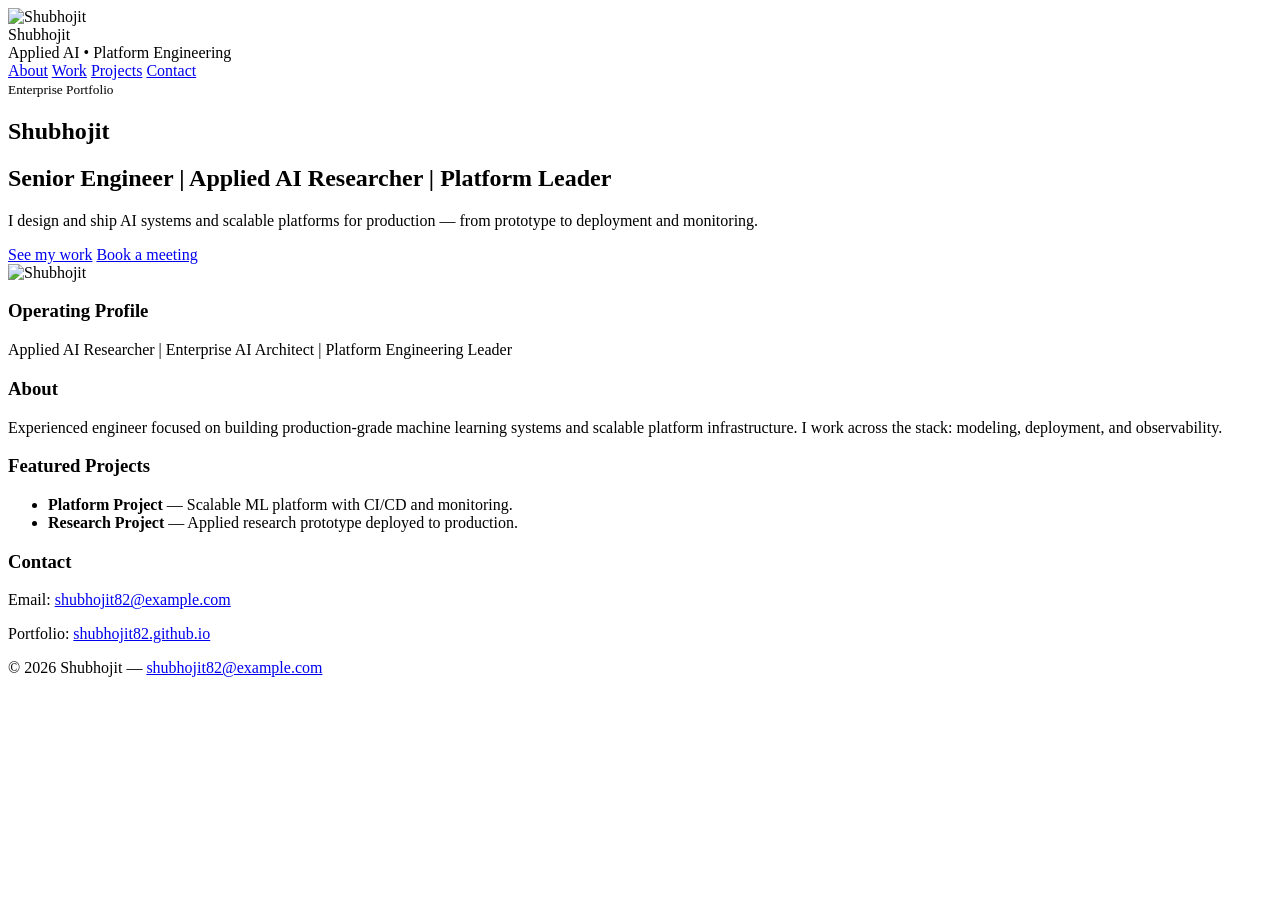
==== index.html @ a02359b9 "Add GitHub Pages site: index.html (hero layout)" ====
<!doctype html>
<html lang="en">
<head>
  <meta charset="utf-8" />
  <meta name="viewport" content="width=device-width,initial-scale=1" />
  <title>Shubhojit — Applied AI • Platform Engineering</title>
  <link rel="stylesheet" href="styles.css" />
</head>
<body>
  <header class="site-header">
    <div class="container header-inner">
      <div class="brand">
        <div class="avatar-mini" aria-hidden="true">
          <img src="https://github.com/shubhojit82.png" alt="Shubhojit" />
        </div>
        <div class="brand-text">
          <div class="name">Shubhojit</div>
          <div class="sub">Applied AI • Platform Engineering</div>
        </div>
      </div>

      <nav class="top-nav">
        <a href="#about">About</a>
        <a href="#work">Work</a>
        <a href="#projects">Projects</a>
        <a class="btn" href="#contact">Contact</a>
      </nav>
    </div>
  </header>

  <main>
    <section class="hero">
      <div class="container hero-grid">
        <div class="hero-text">
          <small class="eyebrow">Enterprise Portfolio</small>
          <h1>Shubhojit</h1>
          <h2>Senior Engineer | Applied AI Researcher | Platform Leader</h2>
          <p class="lead">I design and ship AI systems and scalable platforms for production — from prototype to deployment and monitoring.</p>
          <div class="hero-ctas">
            <a class="primary" href="#work">See my work</a>
            <a class="outline" href="https://calendly.com/" target="_blank" rel="noopener">Book a meeting</a>
          </div>
        </div>

        <div class="hero-photo">
          <div class="photo-wrap">
            <img src="https://github.com/shubhojit82.png" alt="Shubhojit" />
          </div>
          <div class="profile-card">
            <h3>Operating Profile</h3>
            <p>Applied AI Researcher | Enterprise AI Architect | Platform Engineering Leader</p>
          </div>
        </div>
      </div>
    </section>

    <section id="about" class="container">
      <h3>About</h3>
      <p>Experienced engineer focused on building production-grade machine learning systems and scalable platform infrastructure. I work across the stack: modeling, deployment, and observability.</p>
    </section>

    <section id="projects" class="container">
      <h3>Featured Projects</h3>
      <ul class="projects-list">
        <li><strong>Platform Project</strong> — Scalable ML platform with CI/CD and monitoring.</li>
        <li><strong>Research Project</strong> — Applied research prototype deployed to production.</li>
      </ul>
    </section>

    <section id="contact" class="container">
      <h3>Contact</h3>
      <p>Email: <a href="mailto:shubhojit82@example.com">shubhojit82@example.com</a></p>
      <p>Portfolio: <a href="https://shubhojit82.github.io">shubhojit82.github.io</a></p>
    </section>

  </main>

  <footer class="site-footer">
    <div class="container">
      © <span id="year"></span> Shubhojit — <a href="mailto:shubhojit82@example.com">shubhojit82@example.com</a>
    </div>
  </footer>

  <script>
    document.getElementById('year').textContent = new Date().getFullYear();
  </script>
</body>
</html>
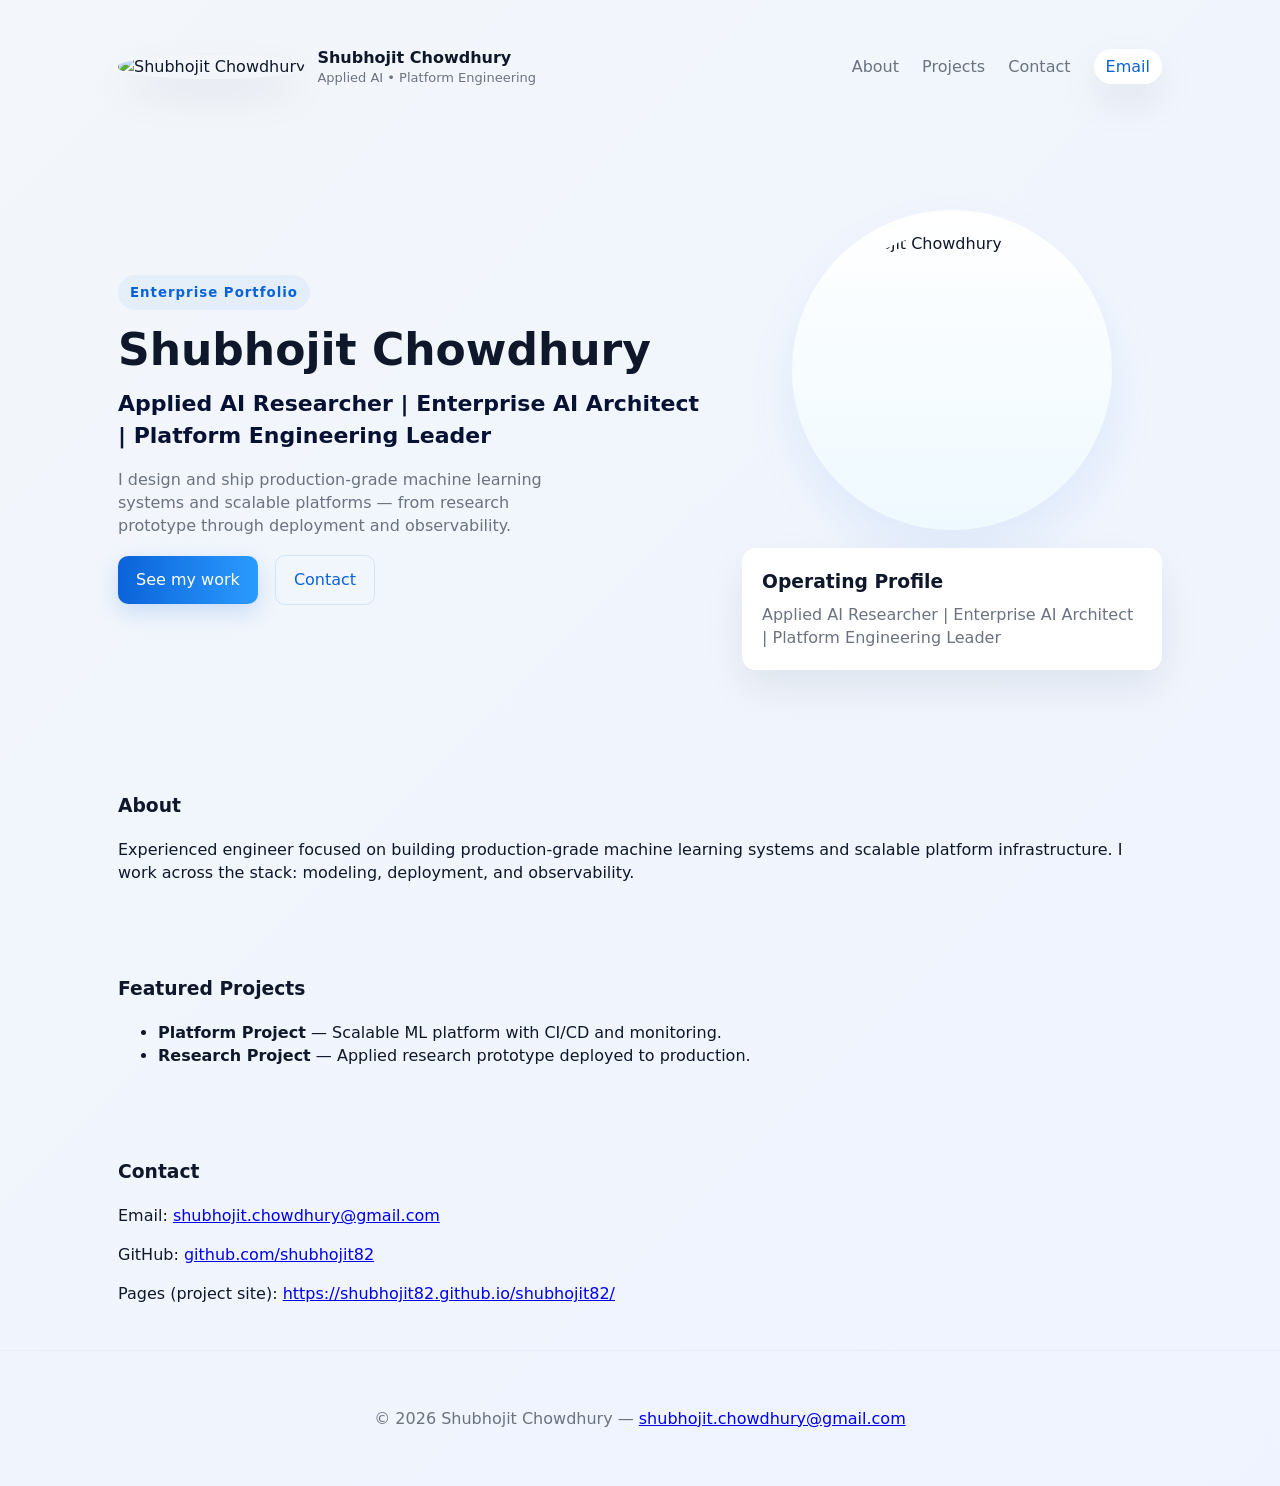
==== commit 00d78187: "Finalize site content: add name, bio, contact details and meta tags" ====
--- a/index.html
+++ b/index.html
@@ -3,7 +3,11 @@
 <head>
   <meta charset="utf-8" />
   <meta name="viewport" content="width=device-width,initial-scale=1" />
-  <title>Shubhojit — Applied AI • Platform Engineering</title>
+  <title>Shubhojit Chowdhury — Applied AI • Platform Engineering</title>
+  <meta name="description" content="Shubhojit Chowdhury — Applied AI researcher and platform engineering leader. Building production ML systems, deployment pipelines, and observability.">
+  <meta property="og:title" content="Shubhojit Chowdhury — Applied AI • Platform Engineering">
+  <meta property="og:description" content="Applied AI researcher and platform engineering leader. I design and ship ML systems and scalable platforms.">
+  <meta property="og:image" content="https://github.com/shubhojit82.png">
   <link rel="stylesheet" href="styles.css" />
 </head>
 <body>
@@ -11,19 +15,19 @@
     <div class="container header-inner">
       <div class="brand">
         <div class="avatar-mini" aria-hidden="true">
-          <img src="https://github.com/shubhojit82.png" alt="Shubhojit" />
+          <img src="https://github.com/shubhojit82.png" alt="Shubhojit Chowdhury" />
         </div>
         <div class="brand-text">
-          <div class="name">Shubhojit</div>
+          <div class="name">Shubhojit Chowdhury</div>
           <div class="sub">Applied AI • Platform Engineering</div>
         </div>
       </div>
 
       <nav class="top-nav">
         <a href="#about">About</a>
-        <a href="#work">Work</a>
         <a href="#projects">Projects</a>
-        <a class="btn" href="#contact">Contact</a>
+        <a href="#contact">Contact</a>
+        <a class="btn" href="#contact">Email</a>
       </nav>
     </div>
   </header>
@@ -33,18 +37,18 @@
       <div class="container hero-grid">
         <div class="hero-text">
           <small class="eyebrow">Enterprise Portfolio</small>
-          <h1>Shubhojit</h1>
-          <h2>Senior Engineer | Applied AI Researcher | Platform Leader</h2>
-          <p class="lead">I design and ship AI systems and scalable platforms for production — from prototype to deployment and monitoring.</p>
+          <h1>Shubhojit Chowdhury</h1>
+          <h2>Applied AI Researcher | Enterprise AI Architect | Platform Engineering Leader</h2>
+          <p class="lead">I design and ship production-grade machine learning systems and scalable platforms — from research prototype through deployment and observability.</p>
           <div class="hero-ctas">
-            <a class="primary" href="#work">See my work</a>
-            <a class="outline" href="https://calendly.com/" target="_blank" rel="noopener">Book a meeting</a>
+            <a class="primary" href="#projects">See my work</a>
+            <a class="outline" href="mailto:shubhojit.chowdhury@gmail.com" rel="noopener">Contact</a>
           </div>
         </div>
 
         <div class="hero-photo">
           <div class="photo-wrap">
-            <img src="https://github.com/shubhojit82.png" alt="Shubhojit" />
+            <img src="https://github.com/shubhojit82.png" alt="Shubhojit Chowdhury" />
           </div>
           <div class="profile-card">
             <h3>Operating Profile</h3>
@@ -69,15 +73,16 @@
 
     <section id="contact" class="container">
       <h3>Contact</h3>
-      <p>Email: <a href="mailto:shubhojit82@example.com">shubhojit82@example.com</a></p>
-      <p>Portfolio: <a href="https://shubhojit82.github.io">shubhojit82.github.io</a></p>
+      <p>Email: <a href="mailto:shubhojit.chowdhury@gmail.com">shubhojit.chowdhury@gmail.com</a></p>
+      <p>GitHub: <a href="https://github.com/shubhojit82">github.com/shubhojit82</a></p>
+      <p>Pages (project site): <a href="https://shubhojit82.github.io/shubhojit82/">https://shubhojit82.github.io/shubhojit82/</a></p>
     </section>
 
   </main>
 
   <footer class="site-footer">
     <div class="container">
-      © <span id="year"></span> Shubhojit — <a href="mailto:shubhojit82@example.com">shubhojit82@example.com</a>
+      © <span id="year"></span> Shubhojit Chowdhury — <a href="mailto:shubhojit.chowdhury@gmail.com">shubhojit.chowdhury@gmail.com</a>
     </div>
   </footer>
 
--- a/styles.css
+++ b/styles.css
@@ -0,0 +1,59 @@
+:root{
+  --bg1:#f3f7fb;
+  --bg2:#eef3ff;
+  --accent:#0b63d9;
+  --muted:#6b7280;
+  --card:#ffffff;
+  --shadow: 0 18px 40px rgba(15,23,42,0.08);
+  font-family: Inter, system-ui, -apple-system, "Segoe UI", Roboto, "Helvetica Neue", Arial;
+}
+
+*{box-sizing:border-box}
+body{margin:0;background:linear-gradient(135deg,var(--bg1),var(--bg2));color:#0f172a;line-height:1.45}
+.container{max-width:1100px;margin:0 auto;padding:28px}
+
+.site-header{padding:18px 0}
+.header-inner{display:flex;align-items:center;justify-content:space-between}
+.brand{display:flex;align-items:center;gap:12px}
+.avatar-mini img{width:44px;height:44px;border-radius:50%;object-fit:cover;box-shadow:var(--shadow)}
+.brand-text .name{font-weight:700}
+.brand-text .sub{font-size:13px;color:var(--muted)}
+
+.top-nav a{margin-left:18px;color:var(--muted);text-decoration:none}
+.top-nav .btn{padding:8px 12px;border-radius:999px;background:var(--card);box-shadow:var(--shadow);color:var(--accent)}
+
+.hero{padding:48px 0}
+.hero-grid{display:grid;grid-template-columns:1fr 420px;gap:28px;align-items:center}
+.eyebrow{display:inline-block;padding:8px 12px;border-radius:999px;background:rgba(11,99,217,0.06);color:var(--accent);font-weight:600;letter-spacing:1px}
+h1{font-size:44px;margin:8px 0 6px}
+h2{font-size:22px;margin:0 0 16px;color:#071133;font-weight:600}
+.lead{font-size:16px;color:var(--muted);max-width:44ch}
+
+.hero-ctas{margin-top:18px}
+.hero-ctas a{display:inline-block;padding:12px 18px;border-radius:10px;text-decoration:none;margin-right:12px}
+.primary{background:linear-gradient(90deg,var(--accent),#2b9bff);color:white;box-shadow:0 8px 25px rgba(11,99,217,0.18)}
+.outline{background:transparent;border:1px solid rgba(11,99,217,0.12);color:var(--accent)}
+
+.hero-photo{display:flex;flex-direction:column;align-items:center;gap:18px}
+.photo-wrap{width:320px;height:320px;border-radius:50%;background:linear-gradient(180deg,#fff,#eef9ff);display:flex;align-items:center;justify-content:center;box-shadow:0 25px 50px rgba(11,99,217,0.08)}
+.photo-wrap img{width:86%;height:86%;object-fit:cover;border-radius:50%}
+
+.profile-card{width:100%;background:var(--card);padding:20px;border-radius:14px;box-shadow:var(--shadow);text-align:left}
+.profile-card h3{margin:0 0 8px}
+.profile-card p{margin:0;color:var(--muted)}
+
+.site-footer{padding:28px 0;color:var(--muted);text-align:center;border-top:1px solid rgba(15,23,42,0.03)}
+
+/* Responsive */
+@media (max-width:980px){
+  .hero-grid{grid-template-columns:1fr}
+  .photo-wrap{width:240px;height:240px}
+  h1{font-size:34px}
+}
+@media (max-width:560px){
+  .header-inner{flex-direction:column;gap:12px}
+  .top-nav a{margin-left:8px;font-size:14px}
+  .photo-wrap{width:200px;height:200px}
+  h1{font-size:28px}
+  h2{font-size:18px}
+}
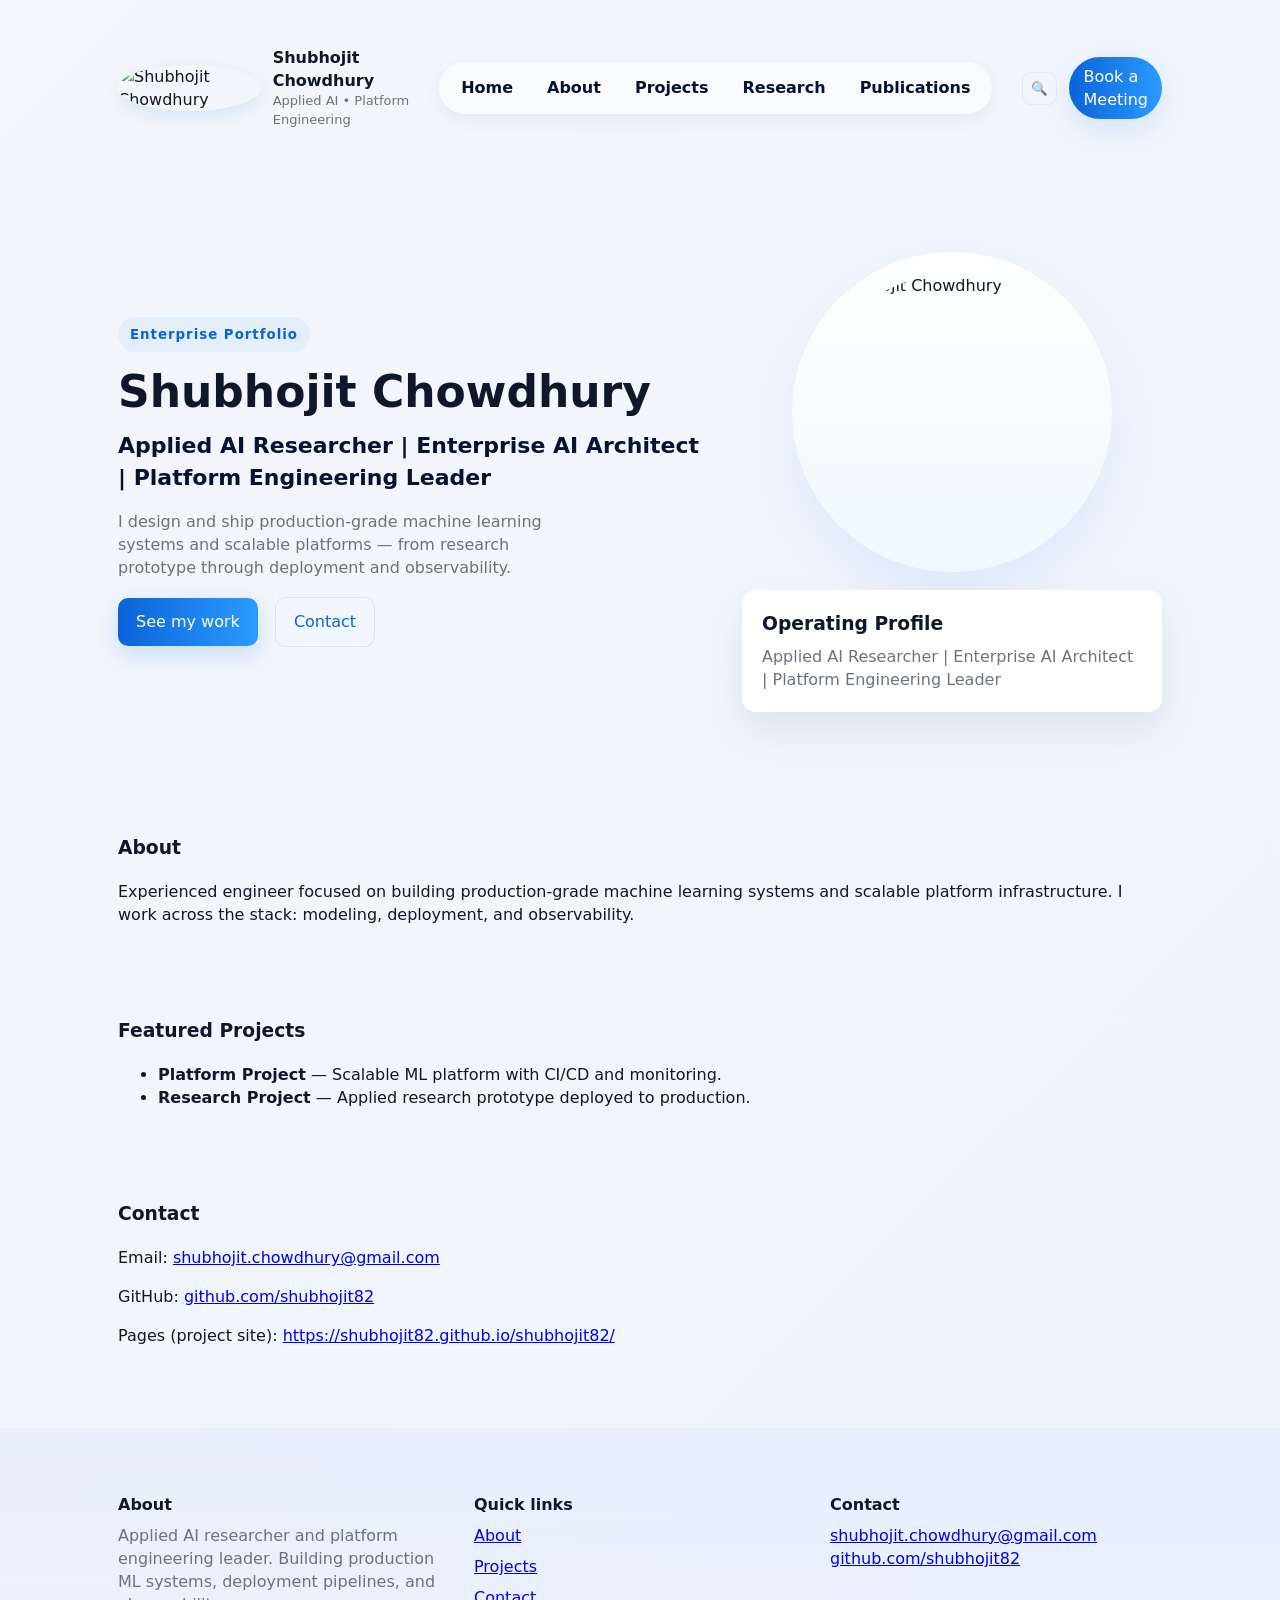
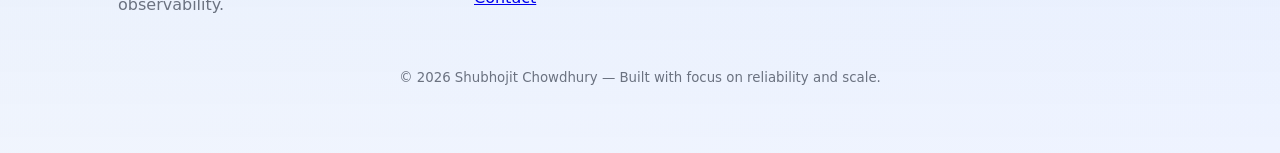
==== commit fd66f12e: "Update header/footer/menu to match sample site (modern header, footer, mobile toggle)" ====
--- a/index.html
+++ b/index.html
@@ -14,7 +14,7 @@
   <header class="site-header">
     <div class="container header-inner">
       <div class="brand">
-        <div class="avatar-mini" aria-hidden="true">
+        <div class="logo-circle">
           <img src="https://github.com/shubhojit82.png" alt="Shubhojit Chowdhury" />
         </div>
         <div class="brand-text">
@@ -23,12 +23,21 @@
         </div>
       </div>
 
-      <nav class="top-nav">
-        <a href="#about">About</a>
-        <a href="#projects">Projects</a>
-        <a href="#contact">Contact</a>
-        <a class="btn" href="#contact">Email</a>
-      </nav>
+      <div class="nav-wrap">
+        <nav class="top-nav">
+          <a href="#">Home</a>
+          <a href="#about">About</a>
+          <a href="#projects">Projects</a>
+          <a href="#research">Research</a>
+          <a href="#publications">Publications</a>
+        </nav>
+
+        <div class="nav-actions">
+          <button class="search-btn" aria-label="Search">🔍</button>
+          <a class="btn book" href="#contact">Book a Meeting</a>
+          <button class="mobile-toggle" aria-label="Toggle menu">☰</button>
+        </div>
+      </div>
     </div>
   </header>
 
@@ -80,14 +89,43 @@
 
   </main>
 
-  <footer class="site-footer">
-    <div class="container">
-      © <span id="year"></span> Shubhojit Chowdhury — <a href="mailto:shubhojit.chowdhury@gmail.com">shubhojit.chowdhury@gmail.com</a>
+  <footer class="site-footer footer-modern">
+    <div class="container footer-grid">
+      <div class="footer-col">
+        <h4>About</h4>
+        <p>Applied AI researcher and platform engineering leader. Building production ML systems, deployment pipelines, and observability.</p>
+      </div>
+
+      <div class="footer-col">
+        <h4>Quick links</h4>
+        <ul>
+          <li><a href="#about">About</a></li>
+          <li><a href="#projects">Projects</a></li>
+          <li><a href="#contact">Contact</a></li>
+        </ul>
+      </div>
+
+      <div class="footer-col">
+        <h4>Contact</h4>
+        <p><a href="mailto:shubhojit.chowdhury@gmail.com">shubhojit.chowdhury@gmail.com</a></p>
+        <p><a href="https://github.com/shubhojit82">github.com/shubhojit82</a></p>
+      </div>
+    </div>
+    <div class="container footer-bottom">
+      <small>© <span id="year"></span> Shubhojit Chowdhury — Built with focus on reliability and scale.</small>
     </div>
   </footer>
 
   <script>
     document.getElementById('year').textContent = new Date().getFullYear();
+    // Mobile menu toggle
+    document.addEventListener('DOMContentLoaded', function(){
+      var toggle = document.querySelector('.mobile-toggle');
+      var nav = document.querySelector('.top-nav');
+      toggle && toggle.addEventListener('click', function(){
+        nav.classList.toggle('open');
+      });
+    });
   </script>
 </body>
 </html>
--- a/styles.css
+++ b/styles.css
@@ -12,16 +12,25 @@
 body{margin:0;background:linear-gradient(135deg,var(--bg1),var(--bg2));color:#0f172a;line-height:1.45}
 .container{max-width:1100px;margin:0 auto;padding:28px}
 
-.site-header{padding:18px 0}
+/* Header */
+.site-header{padding:18px 0;background:transparent}
 .header-inner{display:flex;align-items:center;justify-content:space-between}
 .brand{display:flex;align-items:center;gap:12px}
-.avatar-mini img{width:44px;height:44px;border-radius:50%;object-fit:cover;box-shadow:var(--shadow)}
+.logo-circle img{width:48px;height:48px;border-radius:50%;object-fit:cover;box-shadow:0 6px 18px rgba(11,99,217,0.12)}
 .brand-text .name{font-weight:700}
 .brand-text .sub{font-size:13px;color:var(--muted)}
 
-.top-nav a{margin-left:18px;color:var(--muted);text-decoration:none}
-.top-nav .btn{padding:8px 12px;border-radius:999px;background:var(--card);box-shadow:var(--shadow);color:var(--accent)}
+.nav-wrap{display:flex;align-items:center;gap:18px}
+.top-nav{display:flex;gap:18px;align-items:center;background:rgba(255,255,255,0.6);padding:8px 14px;border-radius:32px;box-shadow:0 6px 18px rgba(2,6,23,0.06)}
+.top-nav a{color:#071133;text-decoration:none;font-weight:600;padding:6px 8px;border-radius:8px}
+.top-nav a:hover{background:rgba(11,99,217,0.06)}
 
+.nav-actions{display:flex;align-items:center;gap:12px;margin-left:12px}
+.search-btn{background:transparent;border:1px solid rgba(11,99,217,0.08);padding:8px;border-radius:9px}
+.btn.book{padding:8px 14px;border-radius:999px;background:linear-gradient(90deg,var(--accent),#2b9bff);color:white;text-decoration:none;box-shadow:0 10px 30px rgba(11,99,217,0.12)}
+.mobile-toggle{display:none;background:transparent;border:none;font-size:20px}
+
+/* Hero and rest kept from earlier */
 .hero{padding:48px 0}
 .hero-grid{display:grid;grid-template-columns:1fr 420px;gap:28px;align-items:center}
 .eyebrow{display:inline-block;padding:8px 12px;border-radius:999px;background:rgba(11,99,217,0.06);color:var(--accent);font-weight:600;letter-spacing:1px}
@@ -42,13 +51,27 @@
 .profile-card h3{margin:0 0 8px}
 .profile-card p{margin:0;color:var(--muted)}
 
-.site-footer{padding:28px 0;color:var(--muted);text-align:center;border-top:1px solid rgba(15,23,42,0.03)}
+/* Footer styles */
+.footer-modern{background:linear-gradient(180deg,rgba(11,99,217,0.04),transparent);padding:36px 0;margin-top:36px;border-top:1px solid rgba(15,23,42,0.03)}
+.footer-grid{display:grid;grid-template-columns:repeat(3,1fr);gap:24px;align-items:start}
+.footer-col h4{margin:0 0 8px}
+.footer-col p, .footer-col ul{margin:0;color:var(--muted)}
+.footer-col ul{list-style:none;padding:0}
+.footer-col ul li{margin:8px 0}
+.footer-bottom{padding-top:20px;text-align:center;color:var(--muted)}
+
+.site-footer small a{color:var(--accent);text-decoration:none}
 
 /* Responsive */
 @media (max-width:980px){
   .hero-grid{grid-template-columns:1fr}
   .photo-wrap{width:240px;height:240px}
   h1{font-size:34px}
+  .footer-grid{grid-template-columns:1fr}
+}
+@media (max-width:760px){
+  .top-nav{display:none}
+  .mobile-toggle{display:block}
 }
 @media (max-width:560px){
   .header-inner{flex-direction:column;gap:12px}
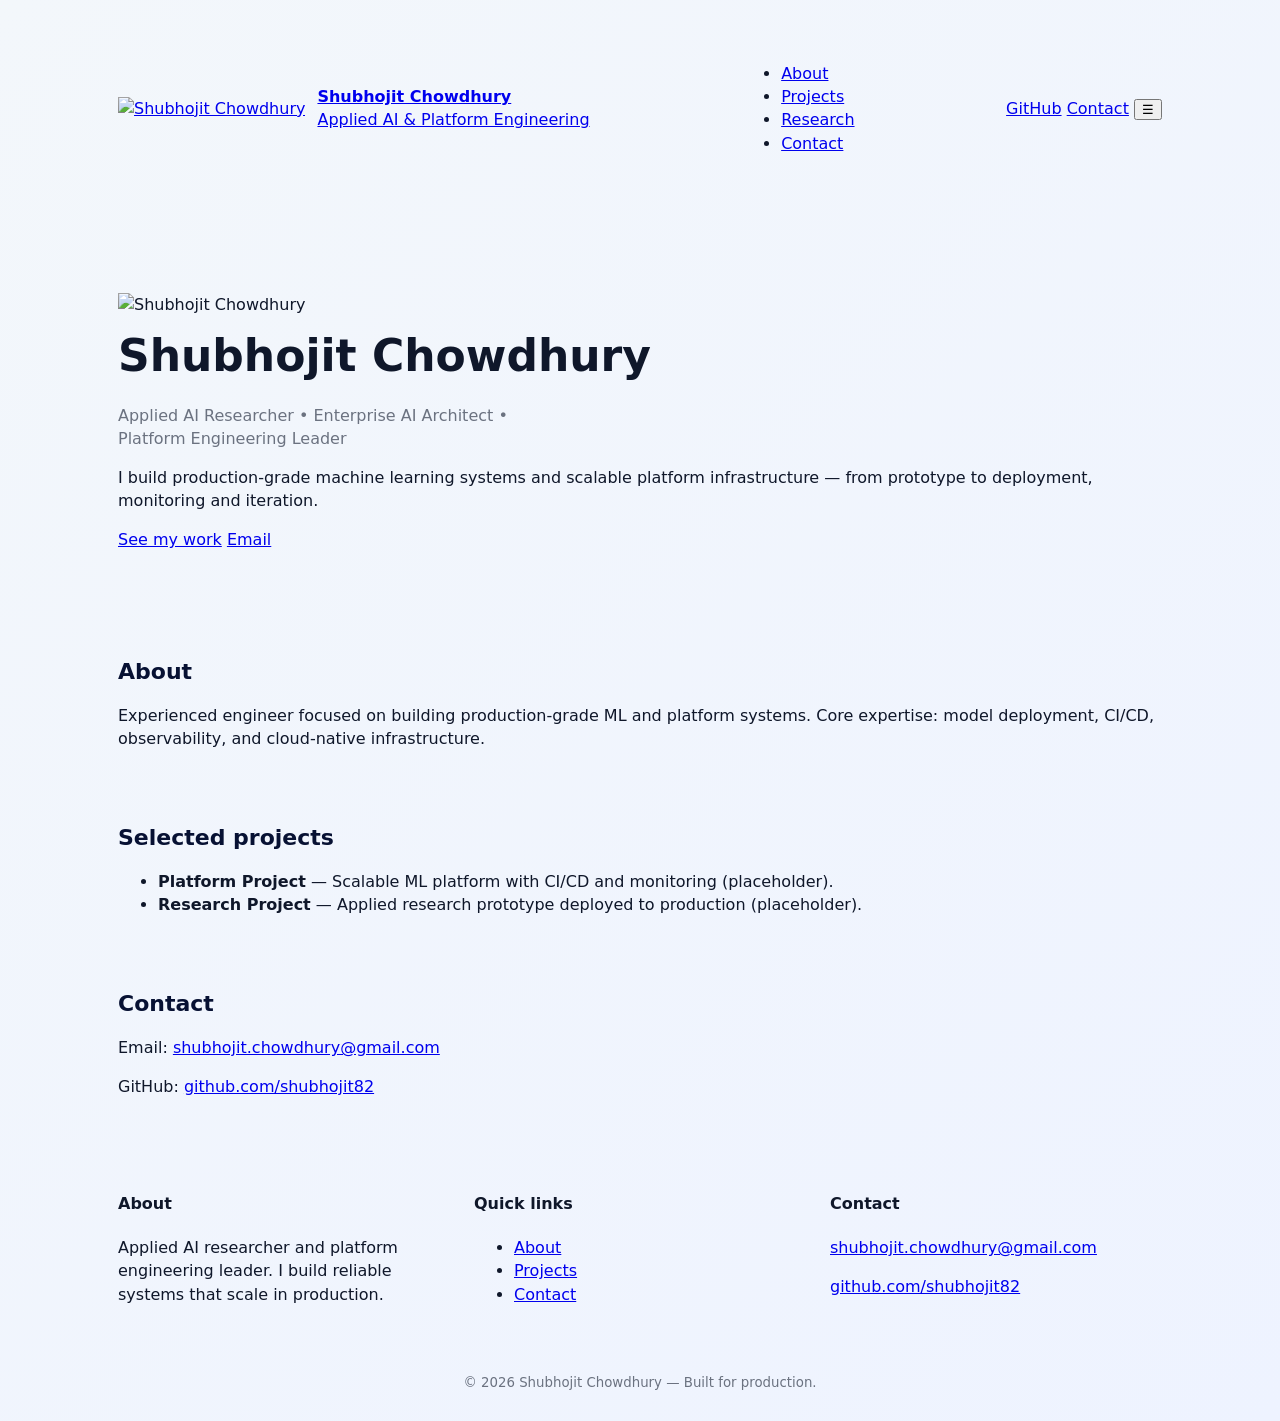
==== commit 671819a9: "Refactor: professional header, nav, hero, and footer — cleaner layout and placeholders" ====
--- a/index.html
+++ b/index.html
@@ -3,100 +3,85 @@
 <head>
   <meta charset="utf-8" />
   <meta name="viewport" content="width=device-width,initial-scale=1" />
-  <title>Shubhojit Chowdhury — Applied AI • Platform Engineering</title>
-  <meta name="description" content="Shubhojit Chowdhury — Applied AI researcher and platform engineering leader. Building production ML systems, deployment pipelines, and observability.">
-  <meta property="og:title" content="Shubhojit Chowdhury — Applied AI • Platform Engineering">
-  <meta property="og:description" content="Applied AI researcher and platform engineering leader. I design and ship ML systems and scalable platforms.">
-  <meta property="og:image" content="https://github.com/shubhojit82.png">
+  <title>Shubhojit Chowdhury — Applied AI & Platform Engineering</title>
+  <meta name="description" content="Shubhojit Chowdhury — Applied AI researcher and platform engineering leader. Production ML systems, deployment pipelines, observability." />
   <link rel="stylesheet" href="styles.css" />
 </head>
 <body>
   <header class="site-header">
     <div class="container header-inner">
-      <div class="brand">
-        <div class="logo-circle">
-          <img src="https://github.com/shubhojit82.png" alt="Shubhojit Chowdhury" />
-        </div>
+      <a class="brand" href="/" aria-label="Homepage">
+        <img class="brand-logo" src="https://github.com/shubhojit82.png" alt="Shubhojit Chowdhury" />
         <div class="brand-text">
           <div class="name">Shubhojit Chowdhury</div>
-          <div class="sub">Applied AI • Platform Engineering</div>
+          <div class="role">Applied AI & Platform Engineering</div>
         </div>
-      </div>
+      </a>
 
-      <div class="nav-wrap">
-        <nav class="top-nav">
-          <a href="#">Home</a>
-          <a href="#about">About</a>
-          <a href="#projects">Projects</a>
-          <a href="#research">Research</a>
-          <a href="#publications">Publications</a>
-        </nav>
+      <nav class="main-nav" role="navigation" aria-label="Main">
+        <ul>
+          <li><a href="#about">About</a></li>
+          <li><a href="#projects">Projects</a></li>
+          <li><a href="#research">Research</a></li>
+          <li><a href="#contact">Contact</a></li>
+        </ul>
+      </nav>
 
-        <div class="nav-actions">
-          <button class="search-btn" aria-label="Search">🔍</button>
-          <a class="btn book" href="#contact">Book a Meeting</a>
-          <button class="mobile-toggle" aria-label="Toggle menu">☰</button>
-        </div>
+      <div class="header-cta">
+        <a class="btn-outline" href="https://github.com/shubhojit82" target="_blank" rel="noopener">GitHub</a>
+        <a class="btn-primary" href="mailto:shubhojit.chowdhury@gmail.com">Contact</a>
+        <button class="nav-toggle" aria-label="Open menu">☰</button>
       </div>
     </div>
   </header>
 
   <main>
     <section class="hero">
-      <div class="container hero-grid">
-        <div class="hero-text">
-          <small class="eyebrow">Enterprise Portfolio</small>
-          <h1>Shubhojit Chowdhury</h1>
-          <h2>Applied AI Researcher | Enterprise AI Architect | Platform Engineering Leader</h2>
-          <p class="lead">I design and ship production-grade machine learning systems and scalable platforms — from research prototype through deployment and observability.</p>
-          <div class="hero-ctas">
-            <a class="primary" href="#projects">See my work</a>
-            <a class="outline" href="mailto:shubhojit.chowdhury@gmail.com" rel="noopener">Contact</a>
-          </div>
-        </div>
-
-        <div class="hero-photo">
-          <div class="photo-wrap">
-            <img src="https://github.com/shubhojit82.png" alt="Shubhojit Chowdhury" />
-          </div>
-          <div class="profile-card">
-            <h3>Operating Profile</h3>
-            <p>Applied AI Researcher | Enterprise AI Architect | Platform Engineering Leader</p>
+      <div class="container hero-inner">
+        <div class="hero-card">
+          <img class="hero-avatar" src="https://github.com/shubhojit82.png" alt="Shubhojit Chowdhury" />
+          <div class="hero-body">
+            <h1>Shubhojit Chowdhury</h1>
+            <p class="lead">Applied AI Researcher • Enterprise AI Architect • Platform Engineering Leader</p>
+            <p class="summary">I build production-grade machine learning systems and scalable platform infrastructure — from prototype to deployment, monitoring and iteration.</p>
+            <div class="hero-actions">
+              <a class="btn-primary" href="#projects">See my work</a>
+              <a class="btn-ghost" href="mailto:shubhojit.chowdhury@gmail.com">Email</a>
+            </div>
           </div>
         </div>
       </div>
     </section>
 
-    <section id="about" class="container">
-      <h3>About</h3>
-      <p>Experienced engineer focused on building production-grade machine learning systems and scalable platform infrastructure. I work across the stack: modeling, deployment, and observability.</p>
+    <section id="about" class="container section">
+      <h2>About</h2>
+      <p>Experienced engineer focused on building production-grade ML and platform systems. Core expertise: model deployment, CI/CD, observability, and cloud-native infrastructure.</p>
     </section>
 
-    <section id="projects" class="container">
-      <h3>Featured Projects</h3>
+    <section id="projects" class="container section">
+      <h2>Selected projects</h2>
       <ul class="projects-list">
-        <li><strong>Platform Project</strong> — Scalable ML platform with CI/CD and monitoring.</li>
-        <li><strong>Research Project</strong> — Applied research prototype deployed to production.</li>
+        <li><strong>Platform Project</strong> — Scalable ML platform with CI/CD and monitoring (placeholder).</li>
+        <li><strong>Research Project</strong> — Applied research prototype deployed to production (placeholder).</li>
       </ul>
     </section>
 
-    <section id="contact" class="container">
-      <h3>Contact</h3>
+    <section id="contact" class="container section">
+      <h2>Contact</h2>
       <p>Email: <a href="mailto:shubhojit.chowdhury@gmail.com">shubhojit.chowdhury@gmail.com</a></p>
       <p>GitHub: <a href="https://github.com/shubhojit82">github.com/shubhojit82</a></p>
-      <p>Pages (project site): <a href="https://shubhojit82.github.io/shubhojit82/">https://shubhojit82.github.io/shubhojit82/</a></p>
     </section>
 
   </main>
 
-  <footer class="site-footer footer-modern">
+  <footer class="site-footer">
     <div class="container footer-grid">
-      <div class="footer-col">
+      <div class="col about">
         <h4>About</h4>
-        <p>Applied AI researcher and platform engineering leader. Building production ML systems, deployment pipelines, and observability.</p>
+        <p>Applied AI researcher and platform engineering leader. I build reliable systems that scale in production.</p>
       </div>
 
-      <div class="footer-col">
+      <div class="col links">
         <h4>Quick links</h4>
         <ul>
           <li><a href="#about">About</a></li>
@@ -105,25 +90,27 @@
         </ul>
       </div>
 
-      <div class="footer-col">
+      <div class="col contact">
         <h4>Contact</h4>
         <p><a href="mailto:shubhojit.chowdhury@gmail.com">shubhojit.chowdhury@gmail.com</a></p>
         <p><a href="https://github.com/shubhojit82">github.com/shubhojit82</a></p>
       </div>
     </div>
     <div class="container footer-bottom">
-      <small>© <span id="year"></span> Shubhojit Chowdhury — Built with focus on reliability and scale.</small>
+      <small>© <span id="year"></span> Shubhojit Chowdhury — Built for production.</small>
     </div>
   </footer>
 
   <script>
     document.getElementById('year').textContent = new Date().getFullYear();
-    // Mobile menu toggle
+    // simple nav toggle
     document.addEventListener('DOMContentLoaded', function(){
-      var toggle = document.querySelector('.mobile-toggle');
-      var nav = document.querySelector('.top-nav');
-      toggle && toggle.addEventListener('click', function(){
-        nav.classList.toggle('open');
+      var toggles = document.querySelectorAll('.nav-toggle');
+      var nav = document.querySelector('.main-nav ul');
+      toggles.forEach(function(t){
+        t.addEventListener('click', function(){
+          nav.classList.toggle('open');
+        });
       });
     });
   </script>
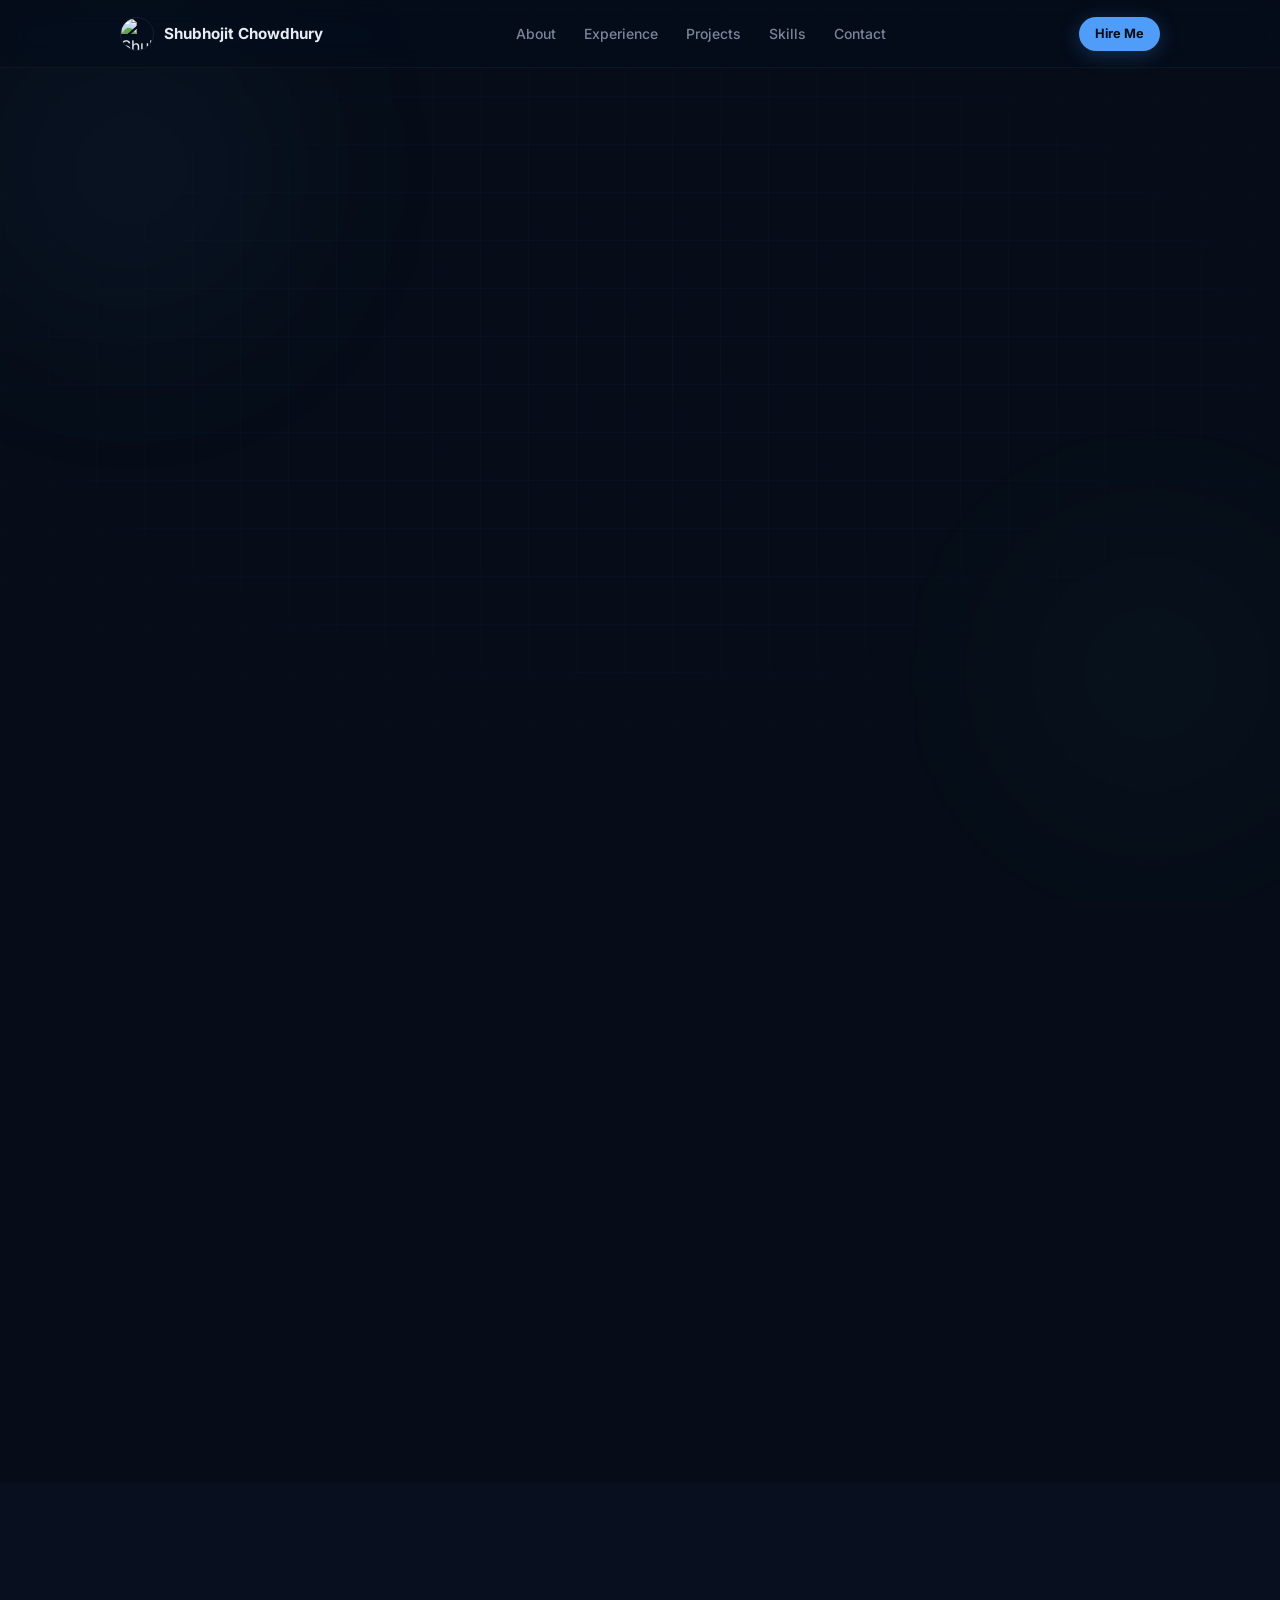
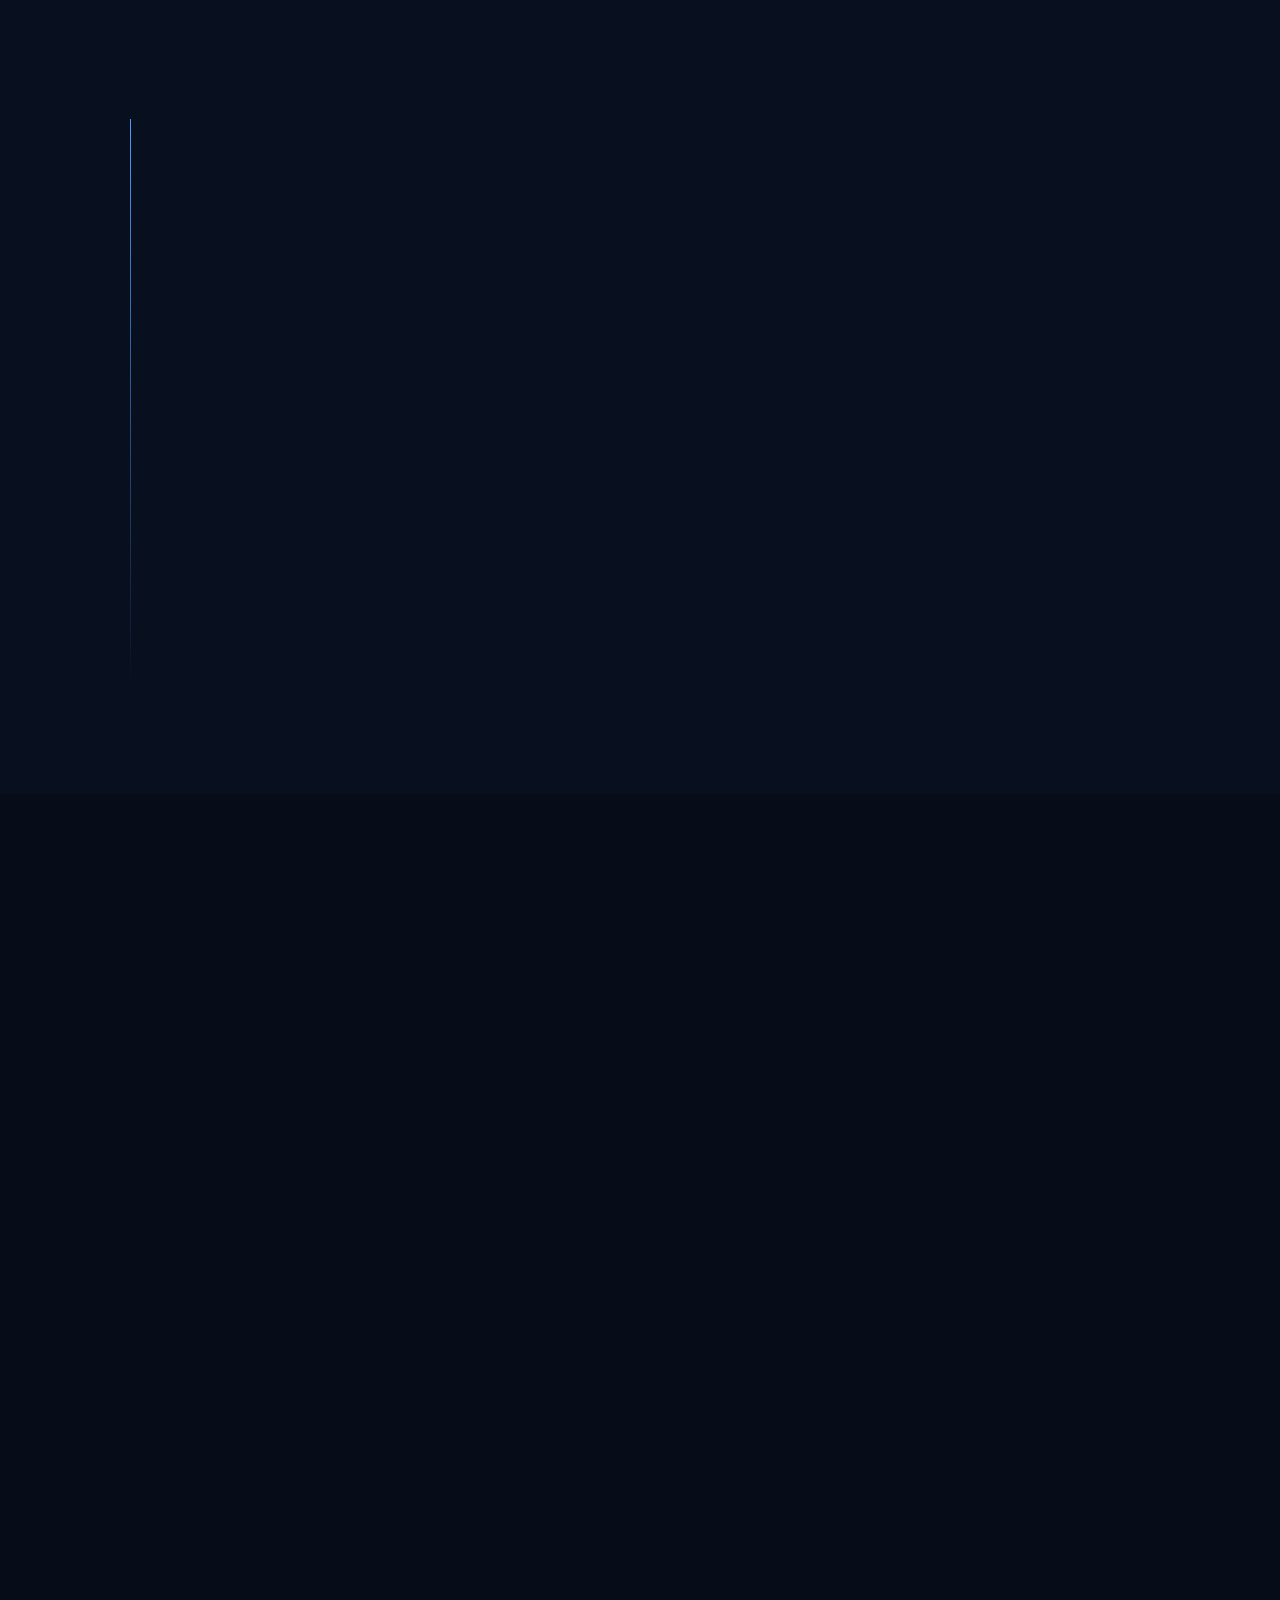
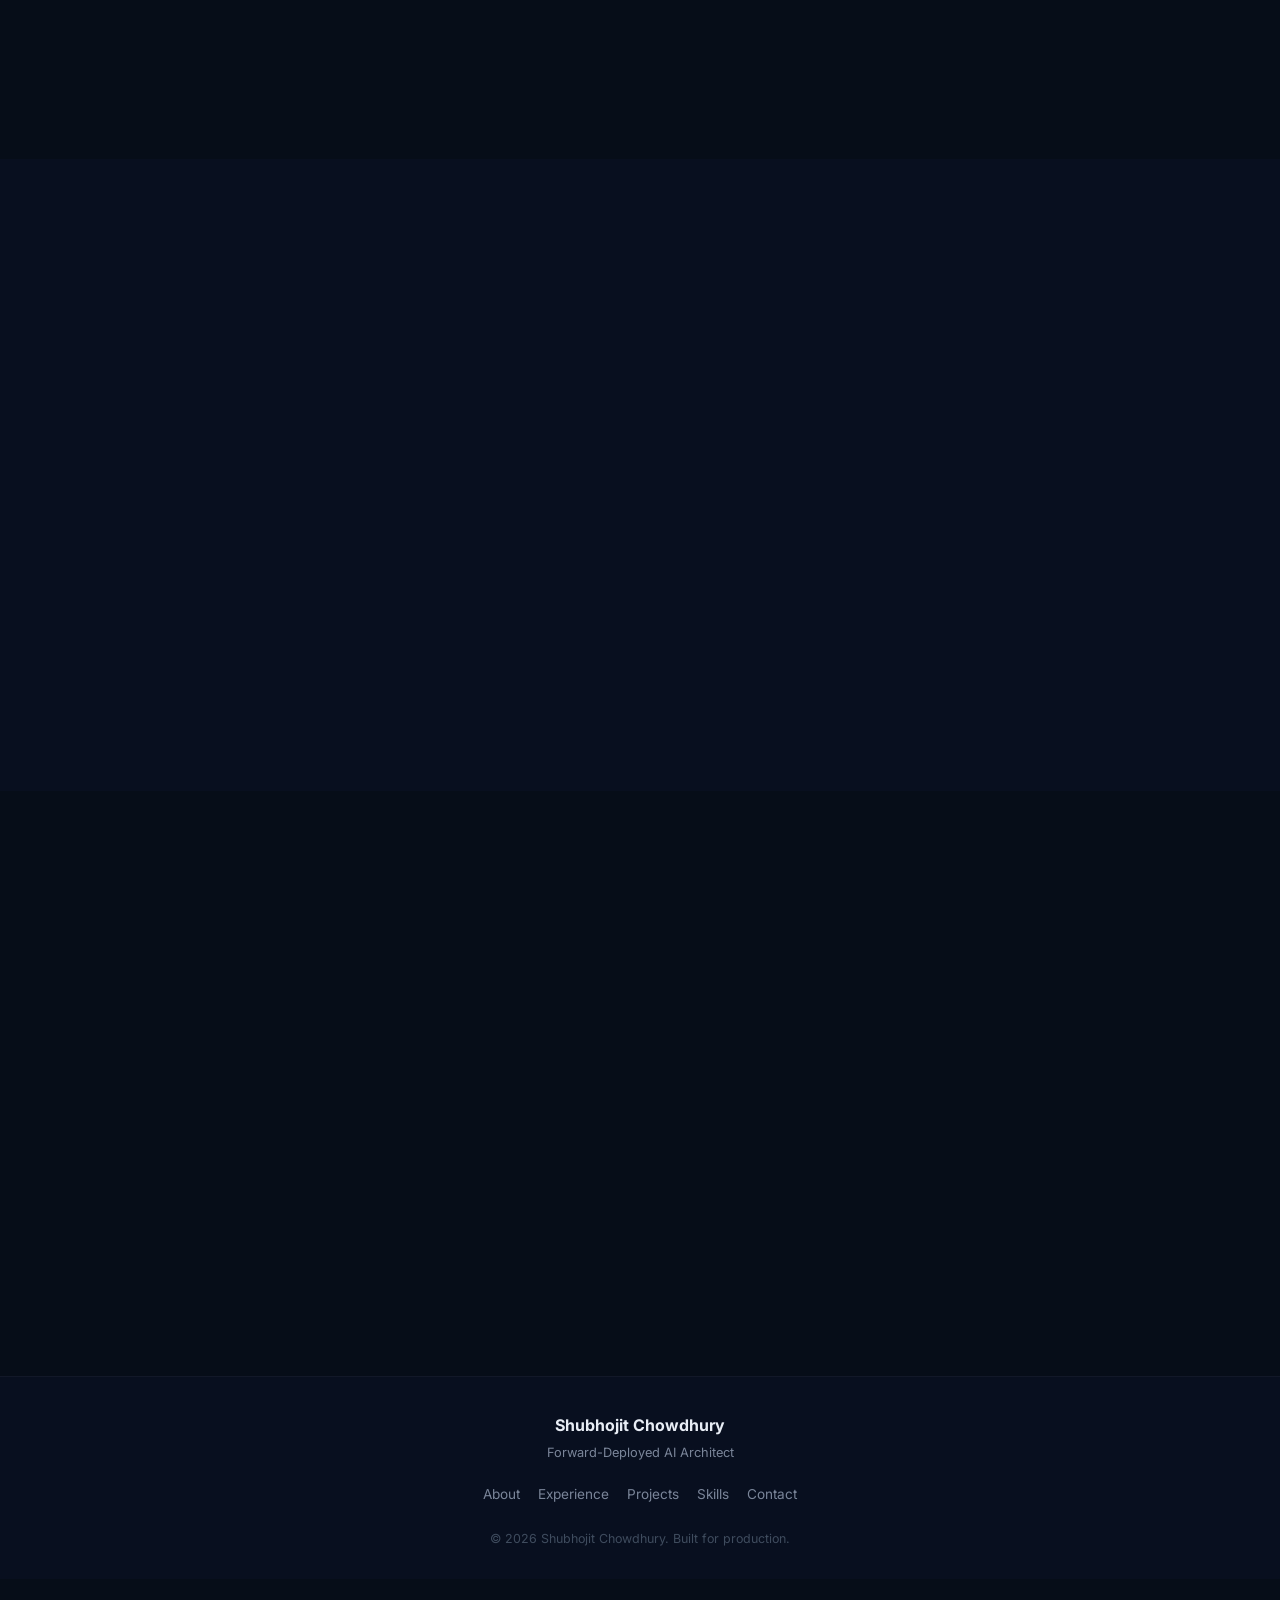
==== commit 83d0e0f3: "redesign: professional portfolio with animations, timeline, skills grid, and placeholders" ====
--- a/index.html
+++ b/index.html
@@ -3,116 +3,11 @@
 <head>
   <meta charset="utf-8" />
   <meta name="viewport" content="width=device-width,initial-scale=1" />
-  <title>Shubhojit Chowdhury — Applied AI & Platform Engineering</title>
-  <meta name="description" content="Shubhojit Chowdhury — Applied AI researcher and platform engineering leader. Production ML systems, deployment pipelines, observability." />
-  <link rel="stylesheet" href="styles.css" />
+  <title>Shubhojit Chowdhury</title>
+  <meta http-equiv="refresh" content="0; url=docs/" />
+  <link rel="canonical" href="docs/" />
 </head>
 <body>
-  <header class="site-header">
-    <div class="container header-inner">
-      <a class="brand" href="/" aria-label="Homepage">
-        <img class="brand-logo" src="https://github.com/shubhojit82.png" alt="Shubhojit Chowdhury" />
-        <div class="brand-text">
-          <div class="name">Shubhojit Chowdhury</div>
-          <div class="role">Applied AI & Platform Engineering</div>
-        </div>
-      </a>
-
-      <nav class="main-nav" role="navigation" aria-label="Main">
-        <ul>
-          <li><a href="#about">About</a></li>
-          <li><a href="#projects">Projects</a></li>
-          <li><a href="#research">Research</a></li>
-          <li><a href="#contact">Contact</a></li>
-        </ul>
-      </nav>
-
-      <div class="header-cta">
-        <a class="btn-outline" href="https://github.com/shubhojit82" target="_blank" rel="noopener">GitHub</a>
-        <a class="btn-primary" href="mailto:shubhojit.chowdhury@gmail.com">Contact</a>
-        <button class="nav-toggle" aria-label="Open menu">☰</button>
-      </div>
-    </div>
-  </header>
-
-  <main>
-    <section class="hero">
-      <div class="container hero-inner">
-        <div class="hero-card">
-          <img class="hero-avatar" src="https://github.com/shubhojit82.png" alt="Shubhojit Chowdhury" />
-          <div class="hero-body">
-            <h1>Shubhojit Chowdhury</h1>
-            <p class="lead">Applied AI Researcher • Enterprise AI Architect • Platform Engineering Leader</p>
-            <p class="summary">I build production-grade machine learning systems and scalable platform infrastructure — from prototype to deployment, monitoring and iteration.</p>
-            <div class="hero-actions">
-              <a class="btn-primary" href="#projects">See my work</a>
-              <a class="btn-ghost" href="mailto:shubhojit.chowdhury@gmail.com">Email</a>
-            </div>
-          </div>
-        </div>
-      </div>
-    </section>
-
-    <section id="about" class="container section">
-      <h2>About</h2>
-      <p>Experienced engineer focused on building production-grade ML and platform systems. Core expertise: model deployment, CI/CD, observability, and cloud-native infrastructure.</p>
-    </section>
-
-    <section id="projects" class="container section">
-      <h2>Selected projects</h2>
-      <ul class="projects-list">
-        <li><strong>Platform Project</strong> — Scalable ML platform with CI/CD and monitoring (placeholder).</li>
-        <li><strong>Research Project</strong> — Applied research prototype deployed to production (placeholder).</li>
-      </ul>
-    </section>
-
-    <section id="contact" class="container section">
-      <h2>Contact</h2>
-      <p>Email: <a href="mailto:shubhojit.chowdhury@gmail.com">shubhojit.chowdhury@gmail.com</a></p>
-      <p>GitHub: <a href="https://github.com/shubhojit82">github.com/shubhojit82</a></p>
-    </section>
-
-  </main>
-
-  <footer class="site-footer">
-    <div class="container footer-grid">
-      <div class="col about">
-        <h4>About</h4>
-        <p>Applied AI researcher and platform engineering leader. I build reliable systems that scale in production.</p>
-      </div>
-
-      <div class="col links">
-        <h4>Quick links</h4>
-        <ul>
-          <li><a href="#about">About</a></li>
-          <li><a href="#projects">Projects</a></li>
-          <li><a href="#contact">Contact</a></li>
-        </ul>
-      </div>
-
-      <div class="col contact">
-        <h4>Contact</h4>
-        <p><a href="mailto:shubhojit.chowdhury@gmail.com">shubhojit.chowdhury@gmail.com</a></p>
-        <p><a href="https://github.com/shubhojit82">github.com/shubhojit82</a></p>
-      </div>
-    </div>
-    <div class="container footer-bottom">
-      <small>© <span id="year"></span> Shubhojit Chowdhury — Built for production.</small>
-    </div>
-  </footer>
-
-  <script>
-    document.getElementById('year').textContent = new Date().getFullYear();
-    // simple nav toggle
-    document.addEventListener('DOMContentLoaded', function(){
-      var toggles = document.querySelectorAll('.nav-toggle');
-      var nav = document.querySelector('.main-nav ul');
-      toggles.forEach(function(t){
-        t.addEventListener('click', function(){
-          nav.classList.toggle('open');
-        });
-      });
-    });
-  </script>
+  <p>Redirecting… <a href="docs/">Click here if not redirected</a></p>
 </body>
 </html>
